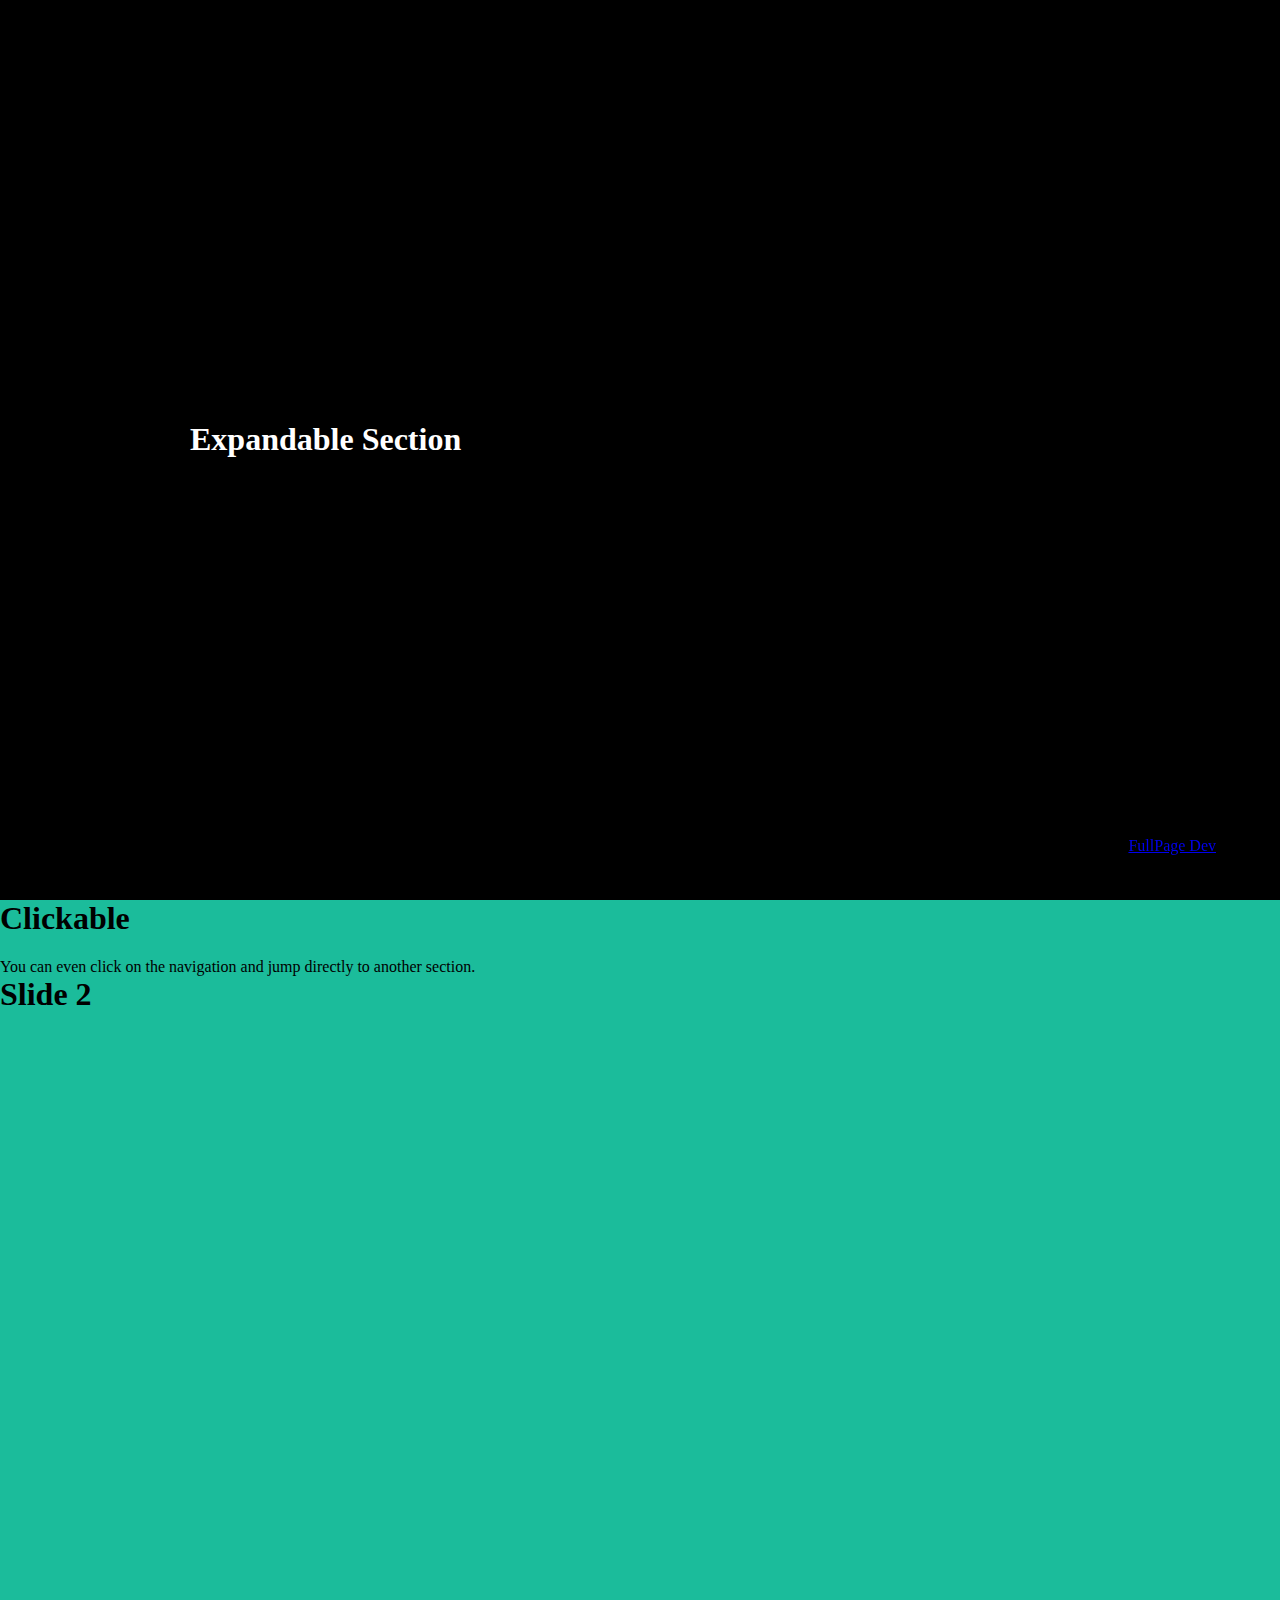
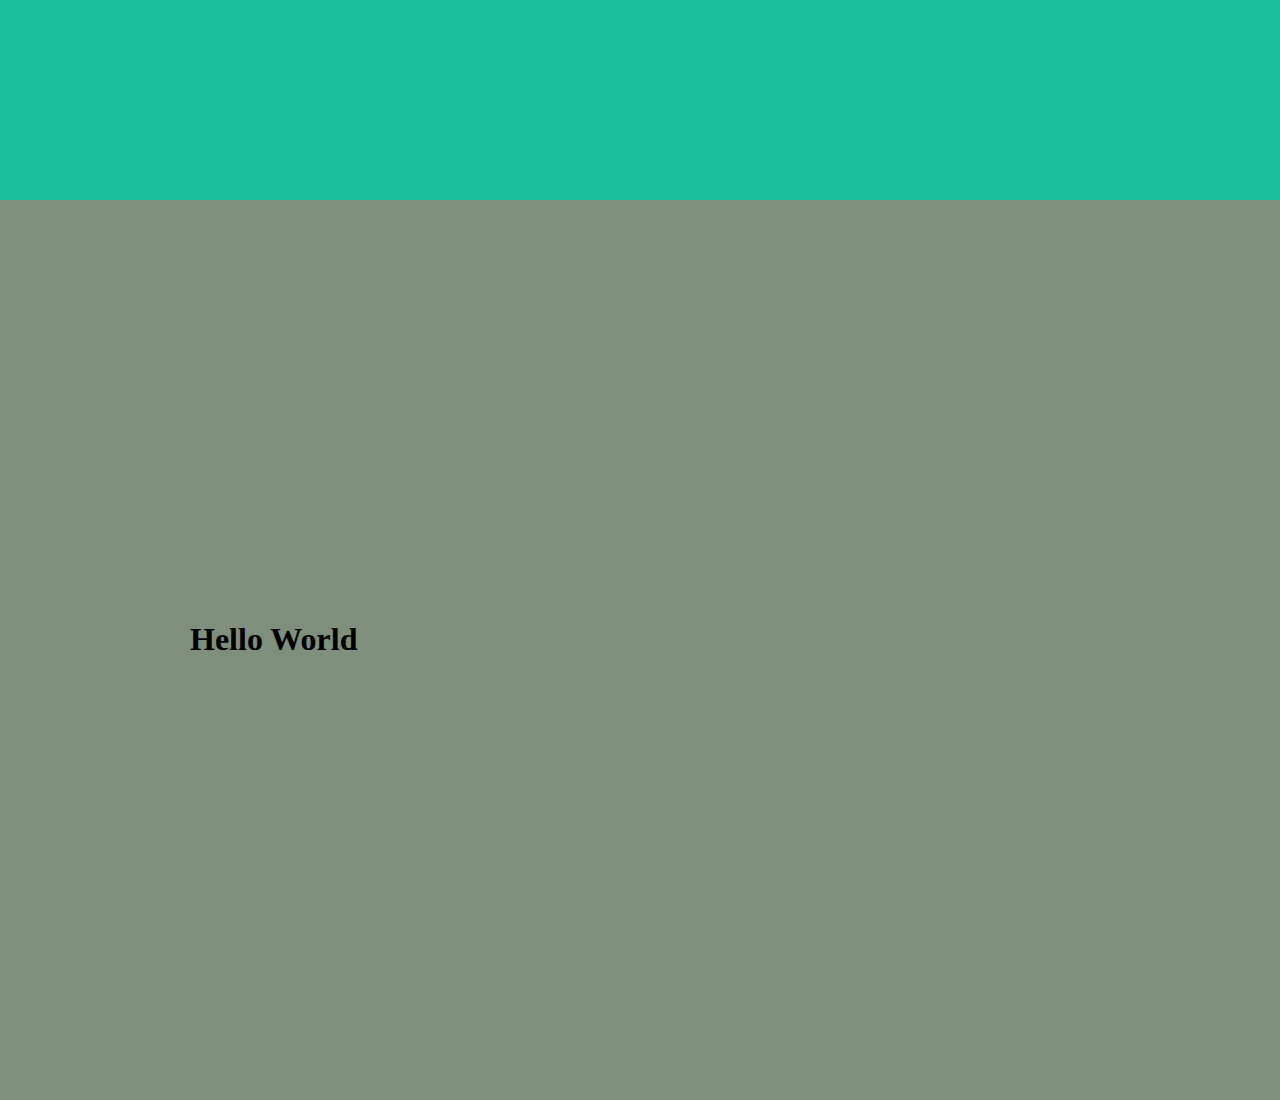
==== custom.html @ 3e8ea231 "Initial commit" ====
<html>
<head>
    <title></title>

    <link rel="stylesheet" href="css/custom.css">
    <script   src="https://code.jquery.com/jquery-2.2.4.min.js"   integrity="sha256-BbhdlvQf/xTY9gja0Dq3HiwQF8LaCRTXxZKRutelT44="   crossorigin="anonymous"></script>
</head>
<body>
    <a class="dev-link" href="./index.html">FullPage Dev</a>

    <main class="main-content" id="fullpage">
        <section class="js-container container container--1" data-anchor="vision">
            <div class="slide__wrapper js-slide__wrapper">
                <h1>Expandable Section</h1>
            </div><!-- /.slide__wrapper -->

            <span class="js-toggle-card-detail toggle-card-detail"></span>
        </section>

        <section class="js-container container container--2" data-anchor="mission">
                <div class="slide" id="slide1">
                    <div class="slide__wrapper js-slide__wrapper">
                        <div class="intro">
                            <h1>Clickable</h1>
                            <p>
                                You can even click on the navigation and jump directly to another section.
                            </p>
                        </div>
                    </div>
                </div>

                <div class="slide" id="slide2">
                    <div class="slide__wrapper js-slide__wrapper">
                        <h1>Slide 2</h1>
                    </div>
                </div>
        </section>

        <section class="js-container container container--3" data-anchor="welcome">
            <div class="slide__wrapper js-slide__wrapper">
                <h1>Hello World</h1>
            </div>
        </section>
    </main>

    <script src="js/custom.js"></script>
</body>
</html>
---- css/custom.css ----
* {
    box-sizing: border-box;
}

body {
    margin: 0;
    padding: 0;
}

.card-detail__wrapper {
    color: #fff;
}

.container {
    display: table;
    position: relative;
    table-layout: fixed;
    width: 100%;
}

.container--1 {
    background-color: #000;
    color: #fff;
}


.container--2 {
    background-color: #1BBC9B;
}

.container--3 {
    background-color: #7E8F7C;
}

.dev-link {
    /*color: white;*/
    bottom: 5vh;
    right: 5vw;
    position: fixed;
    z-index: 1;
}

.slide__align {
    display: table-cell;
    vertical-align: middle;
    width: 100%;
    height: 100%;
}

.slide__wrapper {
    max-width: 900px;
    margin: auto;
}
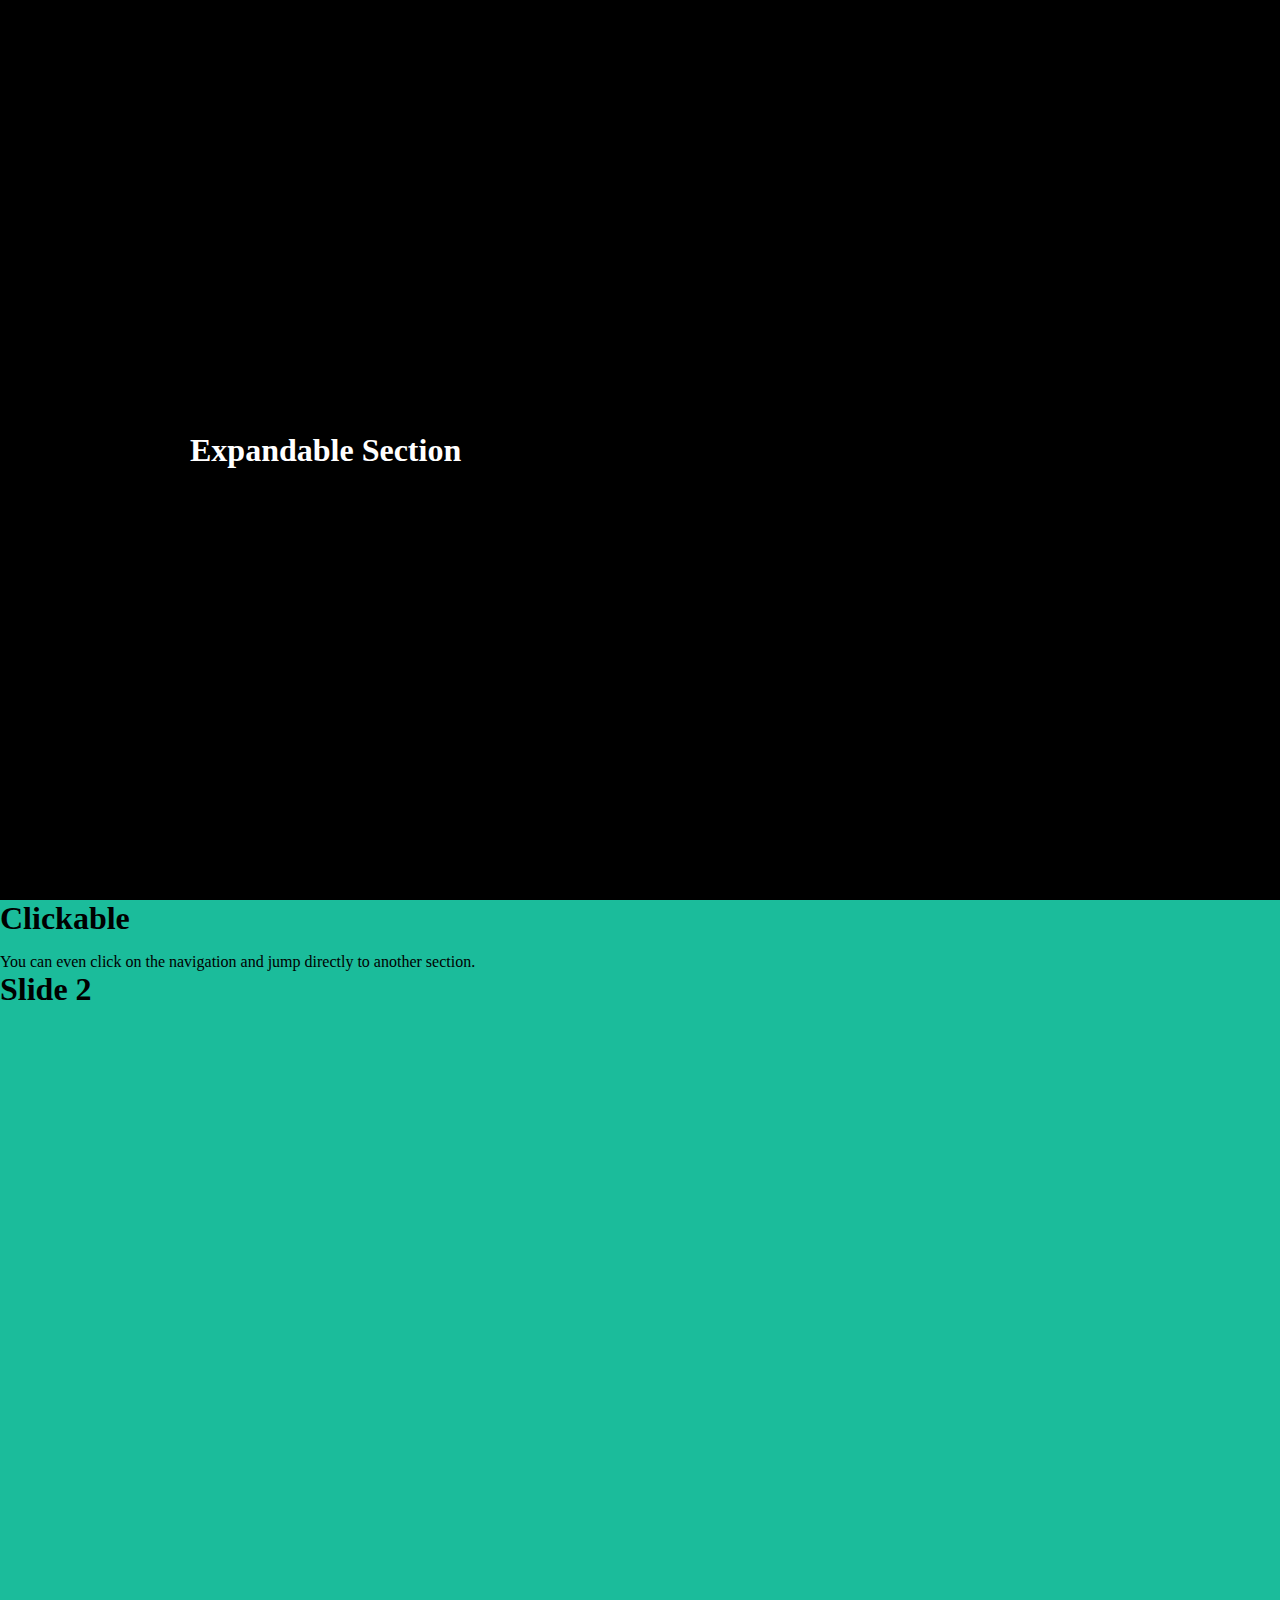
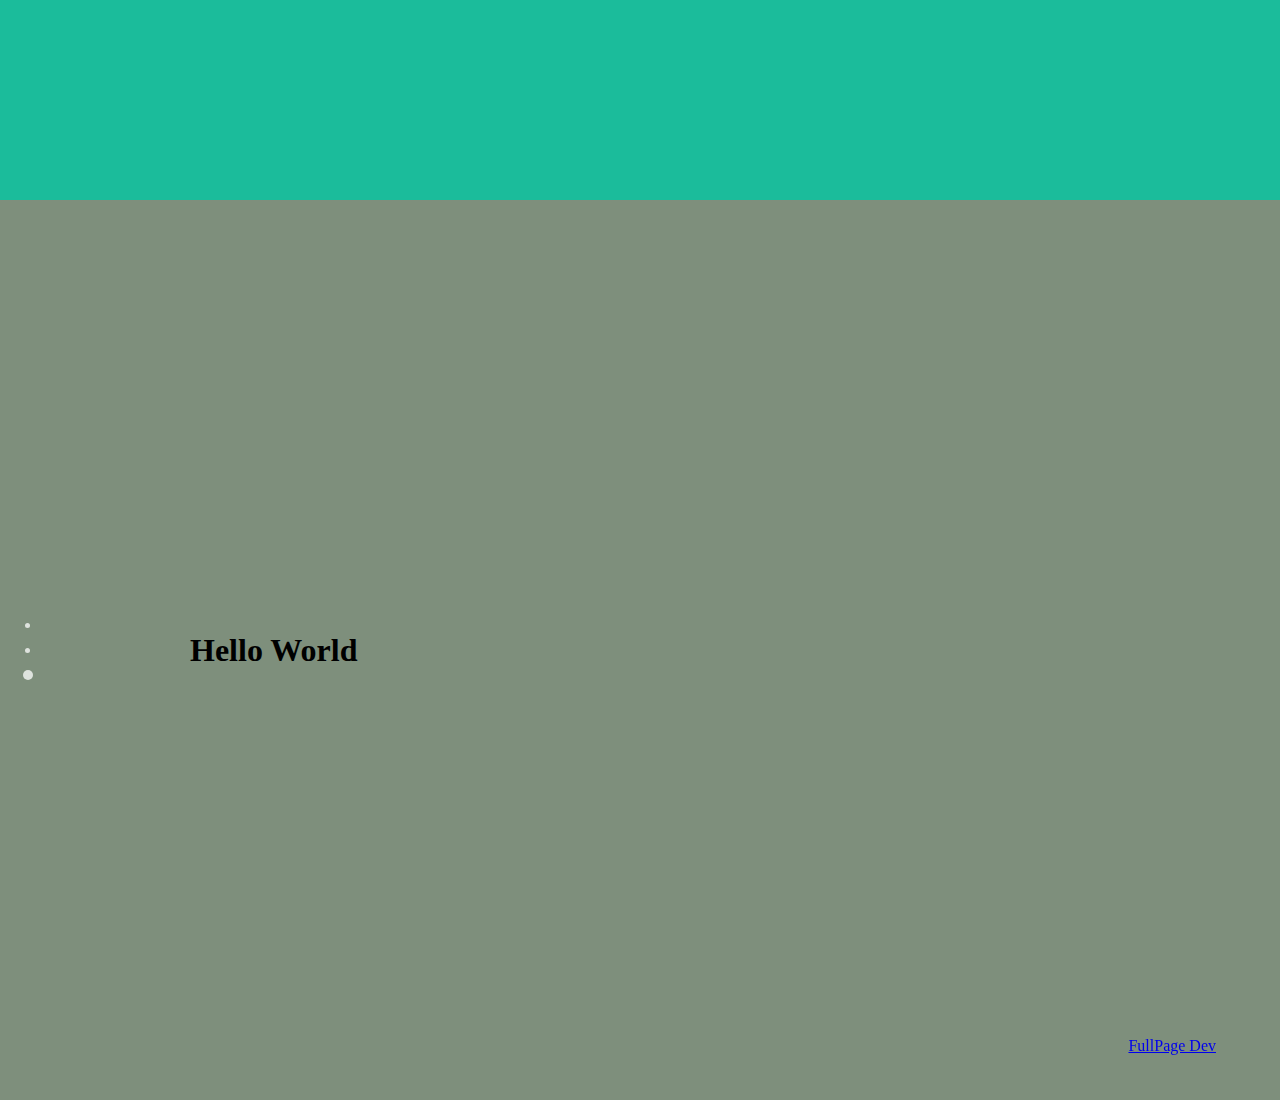
==== commit 3f9ddf52: "Finish vertical navigation functionality" ====
--- a/custom.html
+++ b/custom.html
@@ -8,7 +8,7 @@
 <body>
     <a class="dev-link" href="./index.html">FullPage Dev</a>
 
-    <main class="main-content" id="fullpage">
+    <main class="main-content">
         <section class="js-container container container--1" data-anchor="vision">
             <div class="slide__wrapper js-slide__wrapper">
                 <h1>Expandable Section</h1>
--- a/css/custom.css
+++ b/css/custom.css
@@ -5,6 +5,10 @@
 body {
     margin: 0;
     padding: 0;
+}
+
+h1 {
+    margin: 0;
 }
 
 .card-detail__wrapper {
@@ -51,3 +55,78 @@
     max-width: 900px;
     margin: auto;
 }
+
+.navigation {
+    left: 20px;
+    position: fixed;
+    top: 50%;
+    z-index: 1;
+}
+
+.navigation__items {
+    list-style: none;
+    padding: 0;
+}
+
+.navigation__anchor {
+    color: #fff;
+    height: 15px;
+    position: relative;
+    width: 15px;
+}
+
+.navigation__anchor + .navigation__anchor {
+    margin-top: 10px;
+}
+
+.anchor__link {
+    display: block;
+    position: relative;
+    z-index: 1;
+    width: 100%;
+    height: 100%;
+    cursor: pointer;
+    text-decoration: none;
+}
+
+.anchor__item {
+    background-color: #fff;
+    border-radius: 100%;
+    display: block;
+    height: 5px;
+    left: 0;
+    margin: -2.5px auto 0;
+    opacity: 0.75;
+    position: absolute;
+    right: 0;
+    top: 50%;
+    width: 5px;
+    z-index: 10;
+}
+
+.anchor__link:hover .anchor__item {
+    height: 7px;
+    opacity: 1;
+    width: 7px;
+}
+
+.navigation__anchor.active .anchor__item {
+    height: 10px;
+    margin: -5px auto 0;
+    width: 10px;
+}
+
+.tooltip {
+    opacity: 0;
+    position: absolute;
+    text-align: left;
+    top: -2px;
+}
+
+.anchor__link:hover + .tooltip {
+    opacity: 1;
+}
+
+.tooltip.tooltip--left {
+    left: 20px;
+}
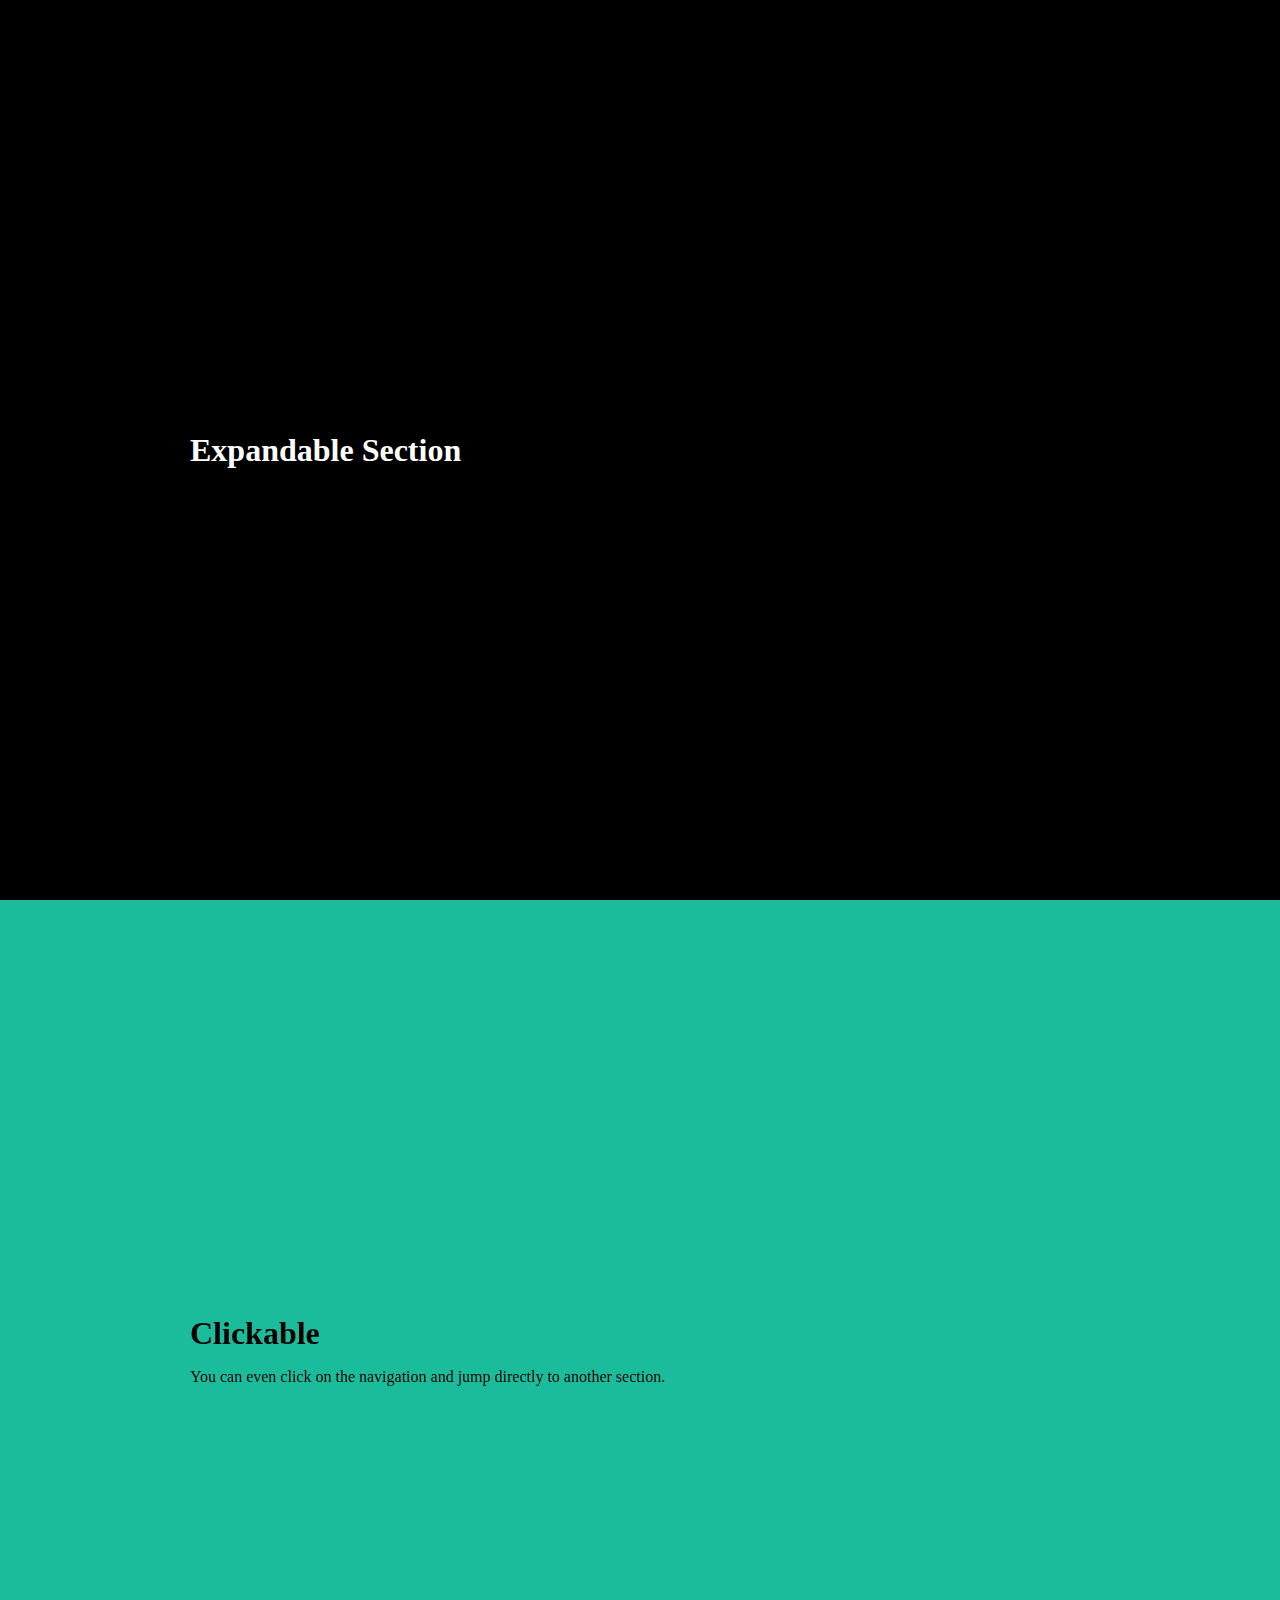
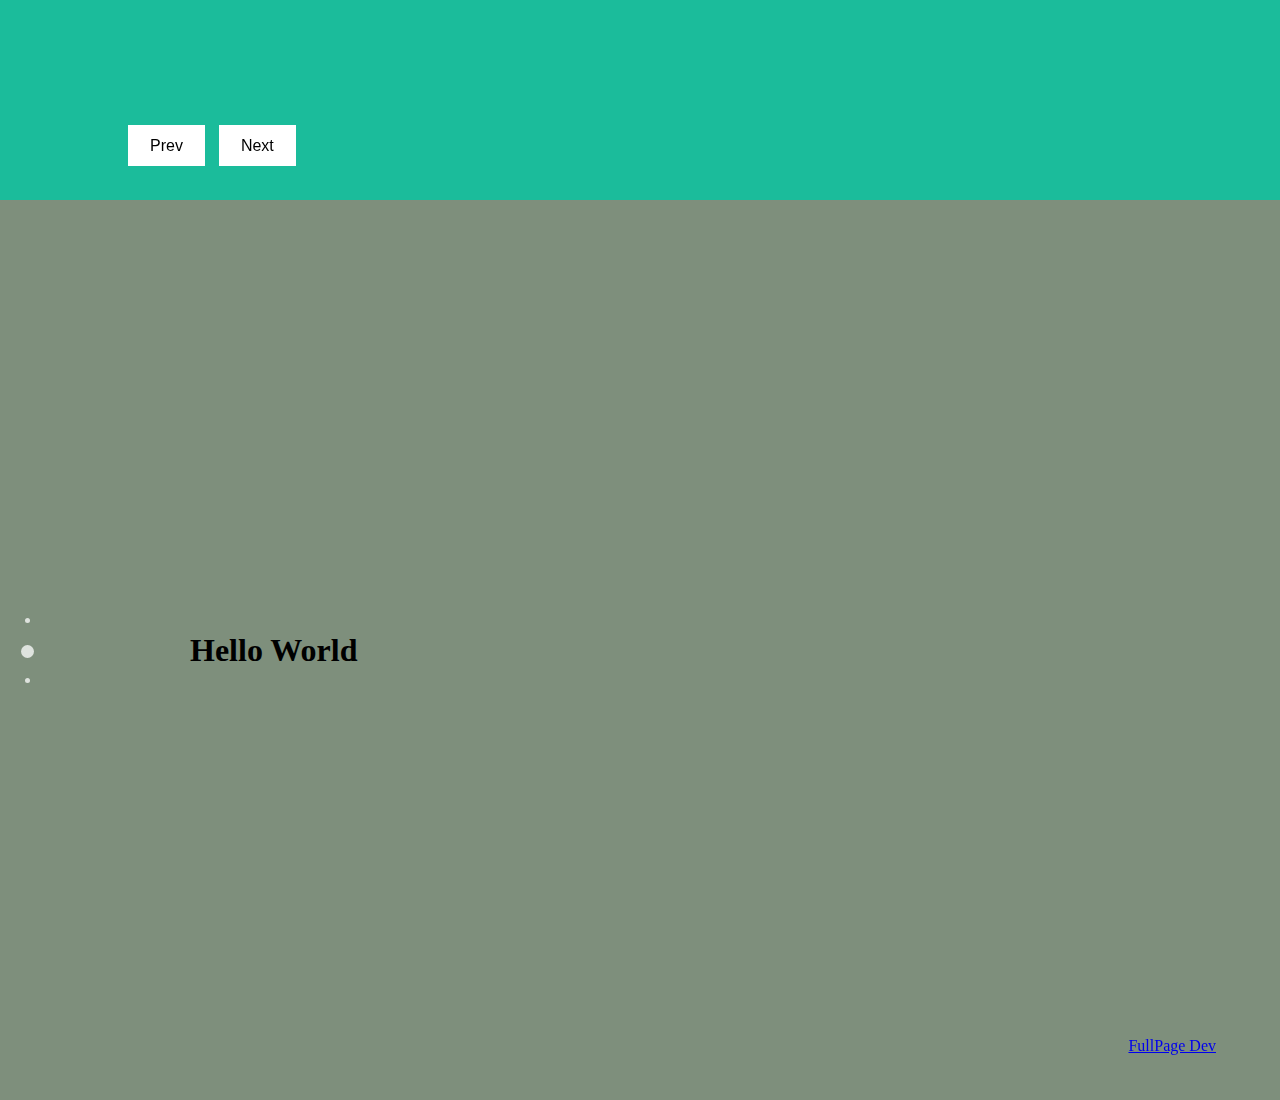
==== commit fca7f3c6: "Added functionality for horizontal scrolling" ====
--- a/custom.html
+++ b/custom.html
@@ -18,7 +18,7 @@
         </section>
 
         <section class="js-container container container--2" data-anchor="mission">
-                <div class="slide" id="slide1">
+                <div class="js-slide slide" id="slide1">
                     <div class="slide__wrapper js-slide__wrapper">
                         <div class="intro">
                             <h1>Clickable</h1>
@@ -29,9 +29,15 @@
                     </div>
                 </div>
 
-                <div class="slide" id="slide2">
+                <div class="js-slide slide" id="slide2">
                     <div class="slide__wrapper js-slide__wrapper">
                         <h1>Slide 2</h1>
+                    </div>
+                </div>
+
+                <div class="js-slide slide" id="slide3">
+                    <div class="slide__wrapper js-slide__wrapper">
+                        <h1>Slide 3</h1>
                     </div>
                 </div>
         </section>
--- a/css/custom.css
+++ b/css/custom.css
@@ -56,6 +56,27 @@
     margin: auto;
 }
 
+.slidesWrapper {
+    position: relative;
+    float: left;
+    transition: all 700ms ease;
+}
+
+.horizontal-slides {
+    height: 100%;
+    overflow: hidden;
+    position: relative;
+    transition: all 0.3s ease-out;
+    z-index: 1;
+}
+
+.sn-slides {
+    display: table;
+    float: left;
+    height: 100%;
+    table-layout: fixed;
+}
+
 .navigation {
     left: 20px;
     position: fixed;
@@ -76,7 +97,7 @@
 }
 
 .navigation__anchor + .navigation__anchor {
-    margin-top: 10px;
+    margin-top: 15px;
 }
 
 .anchor__link {
@@ -100,31 +121,66 @@
     position: absolute;
     right: 0;
     top: 50%;
+    transition: all .2s ease-out;
     width: 5px;
     z-index: 10;
 }
 
 .anchor__link:hover .anchor__item {
-    height: 7px;
+    height: 10px;
     opacity: 1;
-    width: 7px;
+    width: 10px;
 }
 
 .navigation__anchor.active .anchor__item {
-    height: 10px;
+    height: 13px;
     margin: -5px auto 0;
-    width: 10px;
+    width: 13px;
 }
 
 .tooltip {
+    cursor: pointer;
+    font-family: 'Helvetica', sans-serif;
     opacity: 0;
     position: absolute;
     text-align: left;
-    top: -2px;
+    text-transform: capitalize;
+    top: 0px;
+    transition: all .2s ease-out;
+    width: 0;
+}
+
+.horz-nav__btn {
+    background-color: #fff;
+    border: 2px solid transparent;
+    color: #000;
+    font-family: 'Helvetica', sans-serif;
+    padding: 10px 20px;
+    text-decoration: none;
+    transition: all .3s ease-out;
+}
+
+.horz-nav__btn + .horz-nav__btn {
+    margin-left: 10px;
+}
+
+.horz-nav__btn:hover {
+    background-color: transparent;
+    border: 2px solid #fff;
+    color: #fff;
+}
+
+.horizontal-nav {
+    bottom: 5vh;
+    display: inline-block;
+    left: 10vw;
+    position: absolute;
+    z-index: 10;
 }
 
 .anchor__link:hover + .tooltip {
     opacity: 1;
+    width: auto;
 }
 
 .tooltip.tooltip--left {
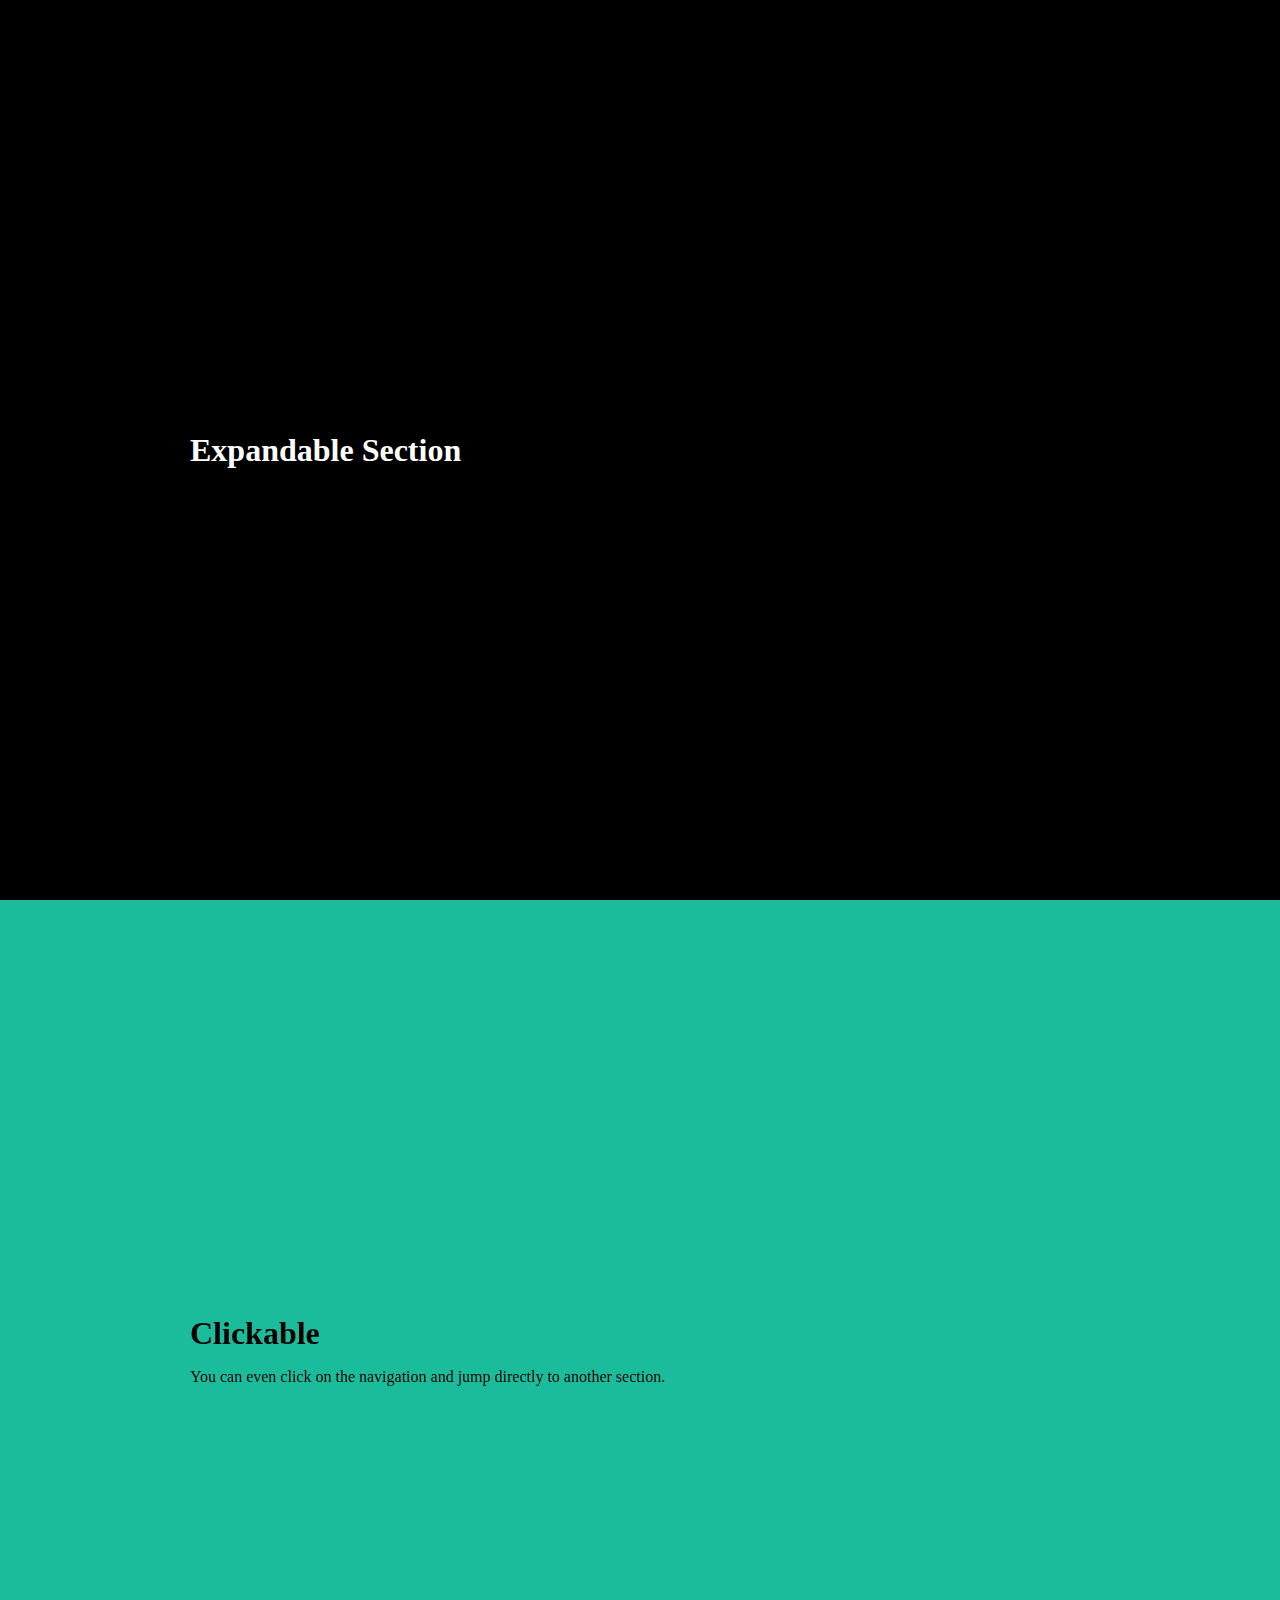
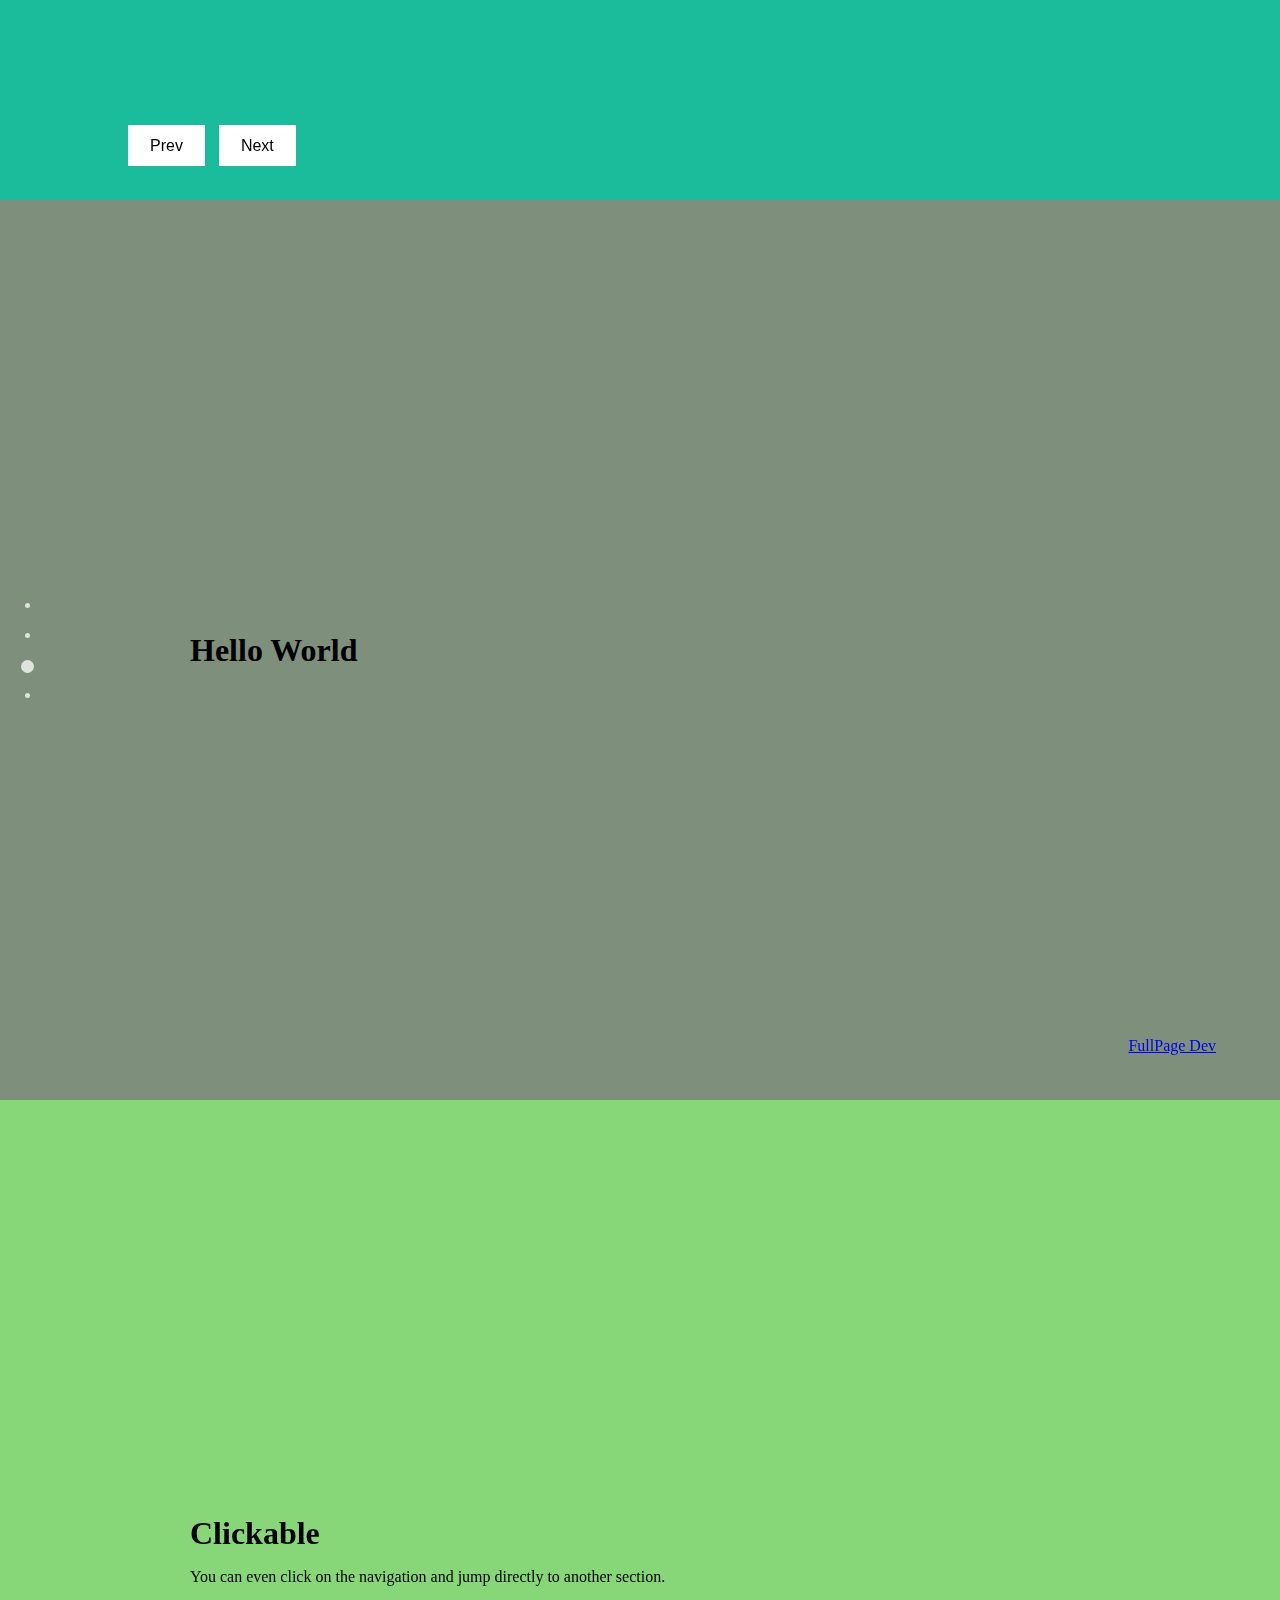
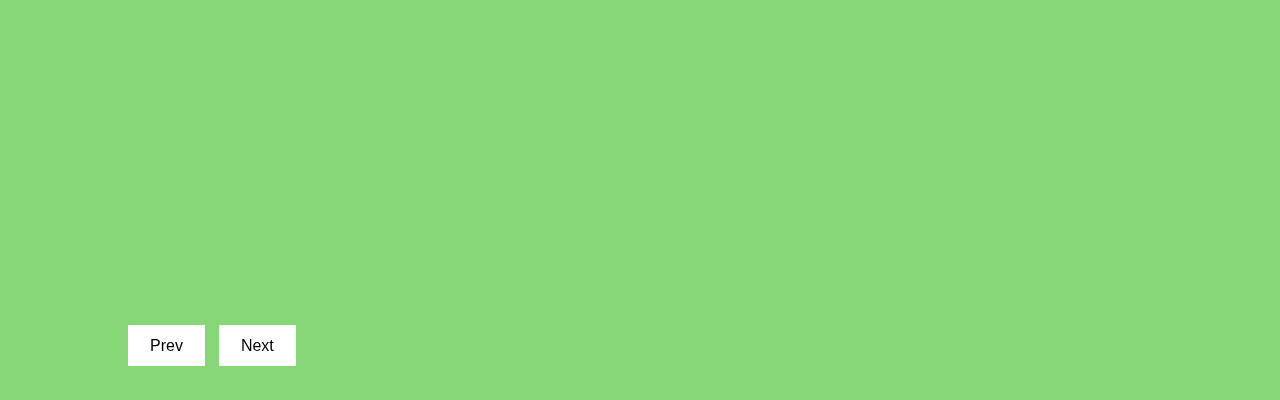
==== commit 28683af6: "Fix vertical active slide activation" ====
--- a/custom.html
+++ b/custom.html
@@ -3,7 +3,7 @@
     <title></title>
 
     <link rel="stylesheet" href="css/custom.css">
-    <script   src="https://code.jquery.com/jquery-2.2.4.min.js"   integrity="sha256-BbhdlvQf/xTY9gja0Dq3HiwQF8LaCRTXxZKRutelT44="   crossorigin="anonymous"></script>
+    <script   src="js/jquery.js"></script>
 </head>
 <body>
     <a class="dev-link" href="./index.html">FullPage Dev</a>
@@ -47,6 +47,28 @@
                 <h1>Hello World</h1>
             </div>
         </section>
+
+        <section class="js-container container container--4" data-anchor="testing">
+                <div class="js-slide slide" id="slide1">
+                    <div class="slide__wrapper js-slide__wrapper">
+                        <div class="intro">
+                            <h1>Clickable</h1>
+                            <p>
+                                You can even click on the navigation and jump directly to another section.
+                            </p>
+                        </div>
+                    </div>
+                </div>
+
+                <div class="js-slide slide" id="slide2">
+                    <div class="slide__wrapper js-slide__wrapper">
+                        <h1>Slide 2</h1>
+                        <p>
+                            You can even click on the navigation and jump directly to another section.
+                        </p>
+                    </div>
+                </div>
+        </section>
     </main>
 
     <script src="js/custom.js"></script>
--- a/css/custom.css
+++ b/css/custom.css
@@ -34,6 +34,10 @@
 
 .container--3 {
     background-color: #7E8F7C;
+}
+
+.container--4 {
+    background-color: #87d678;
 }
 
 .dev-link {
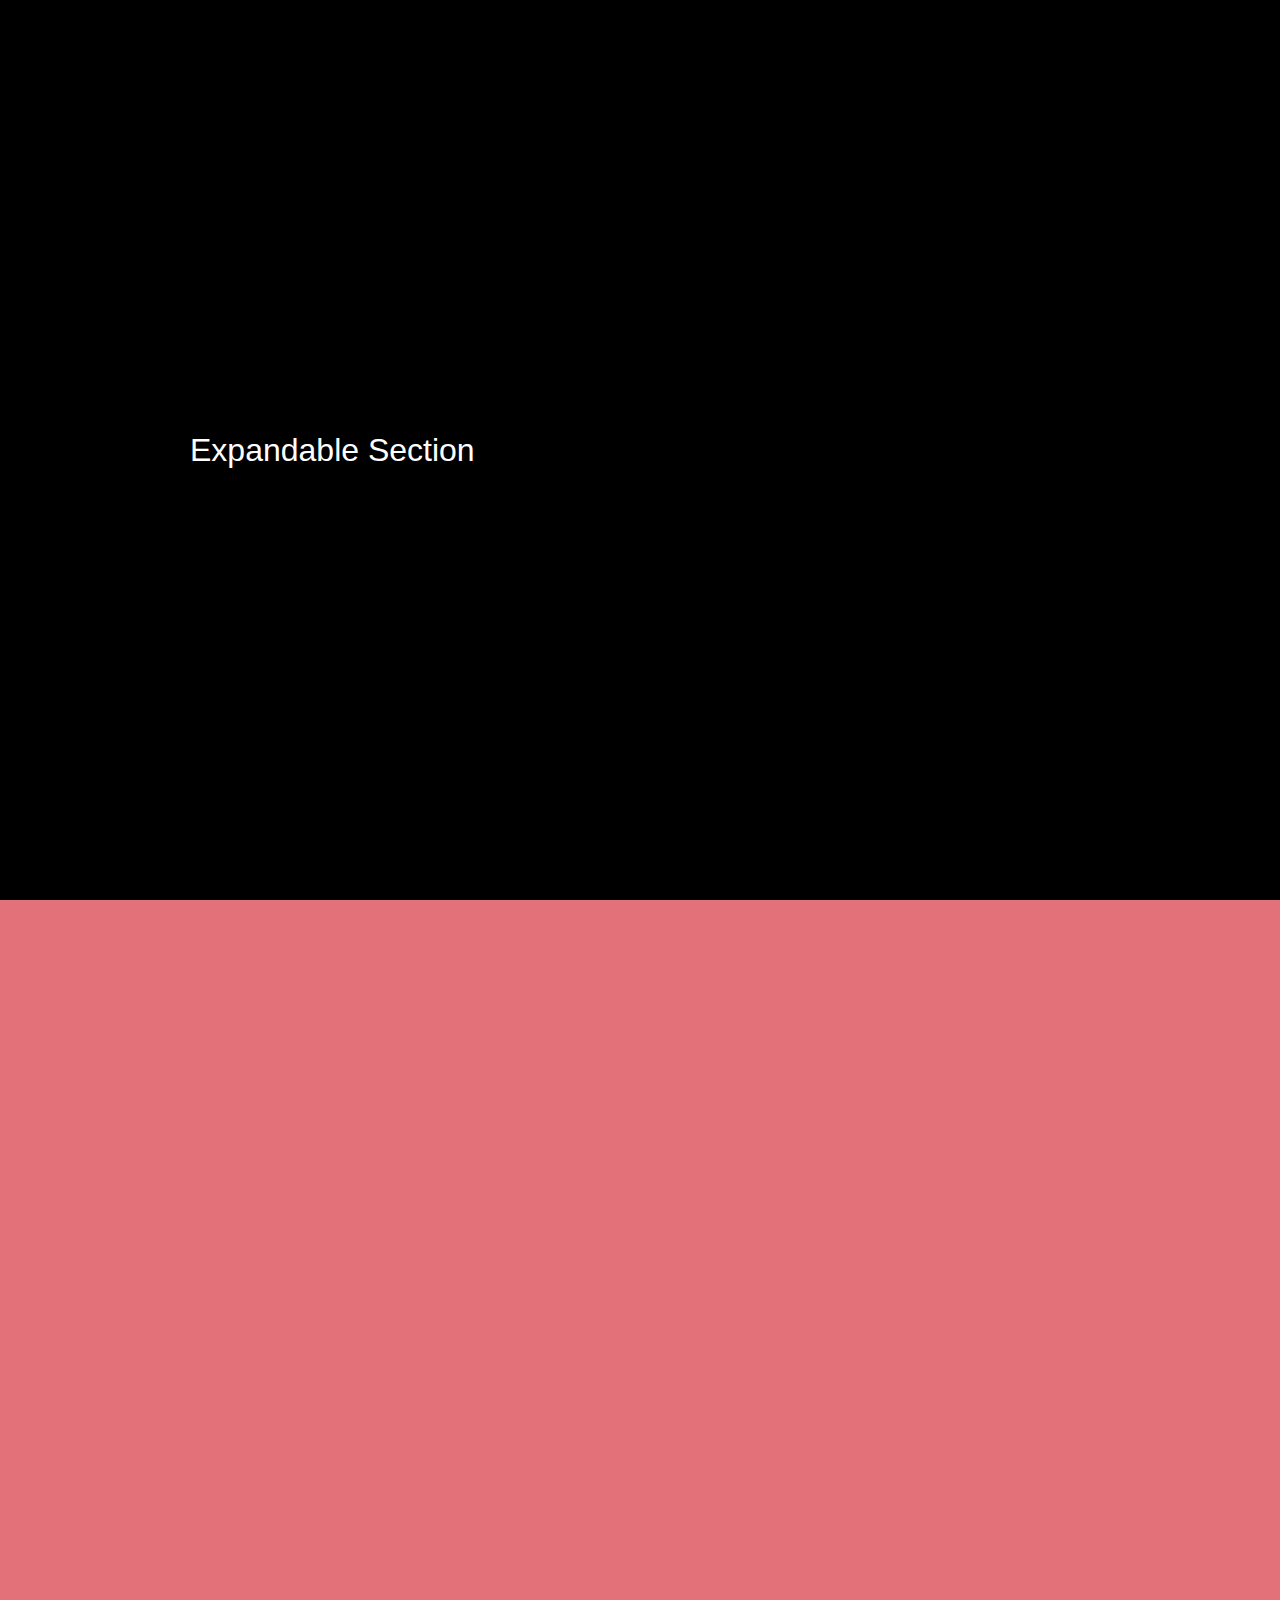
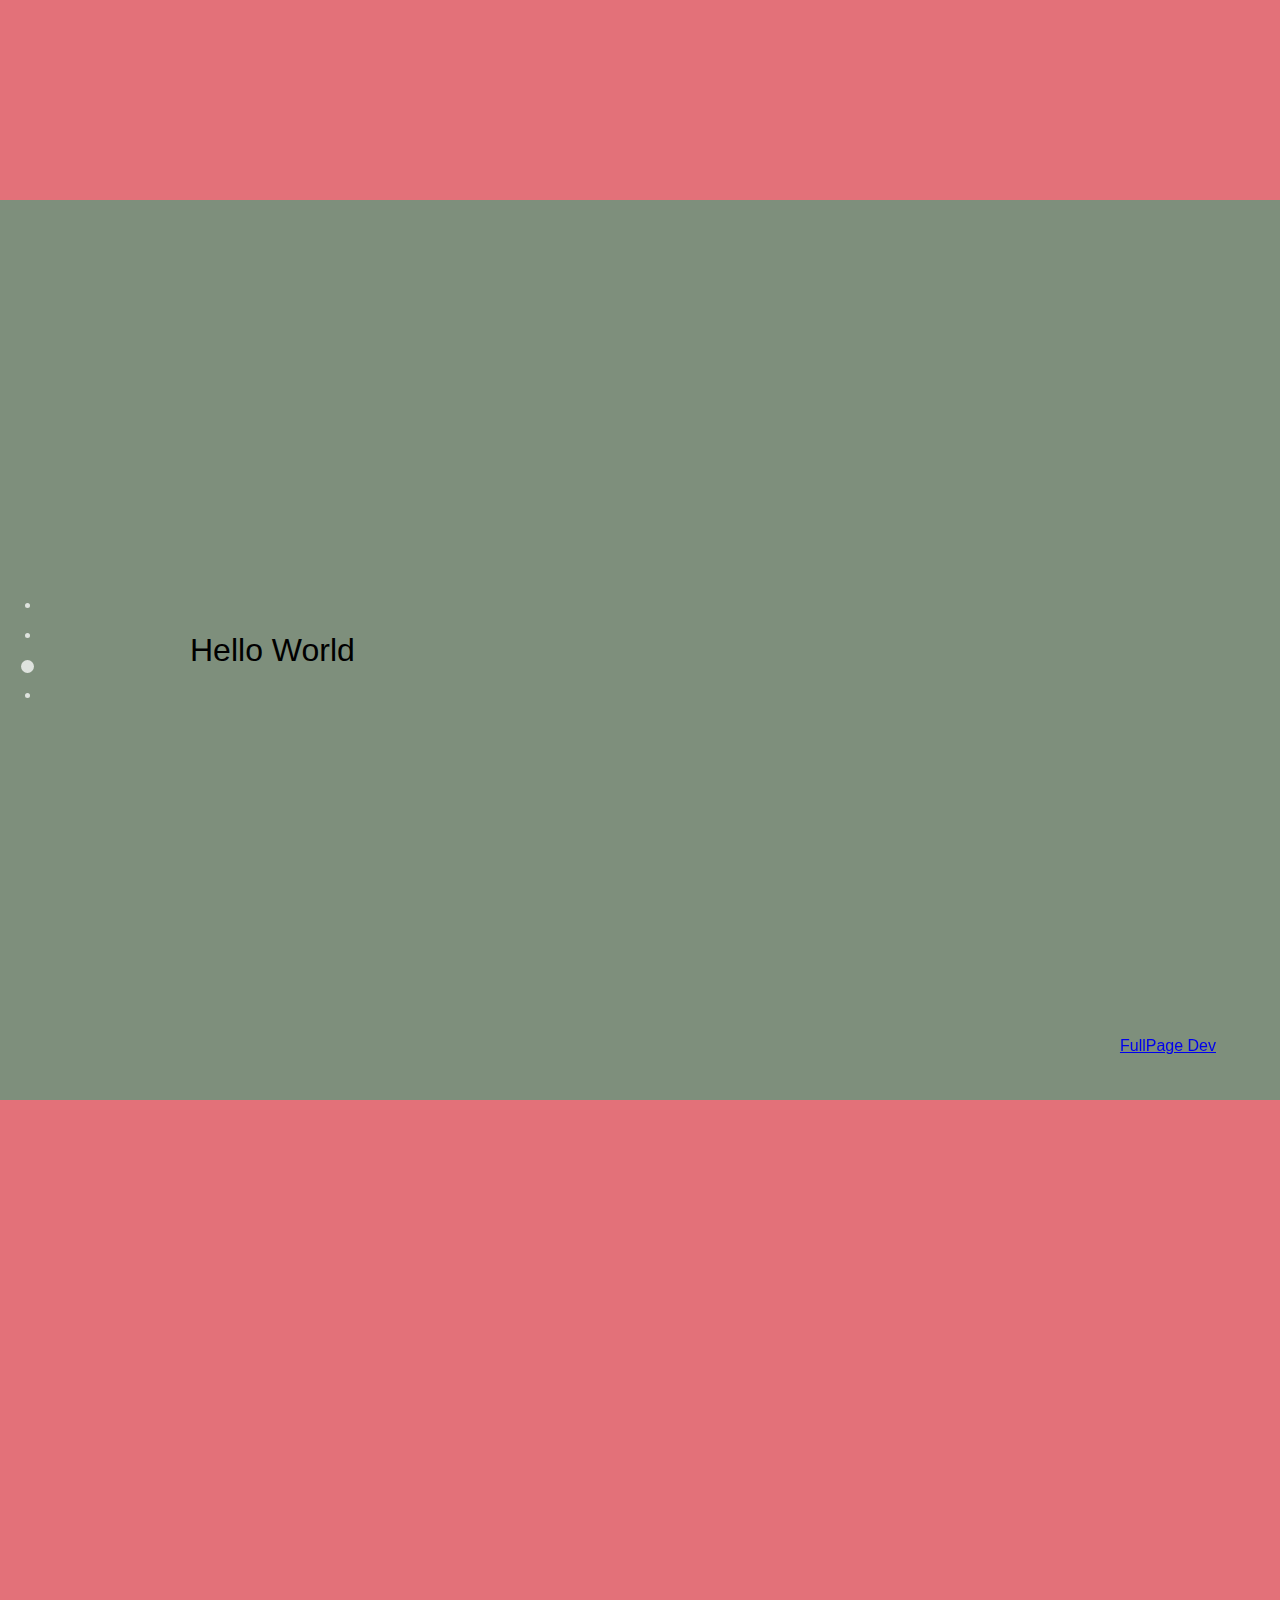
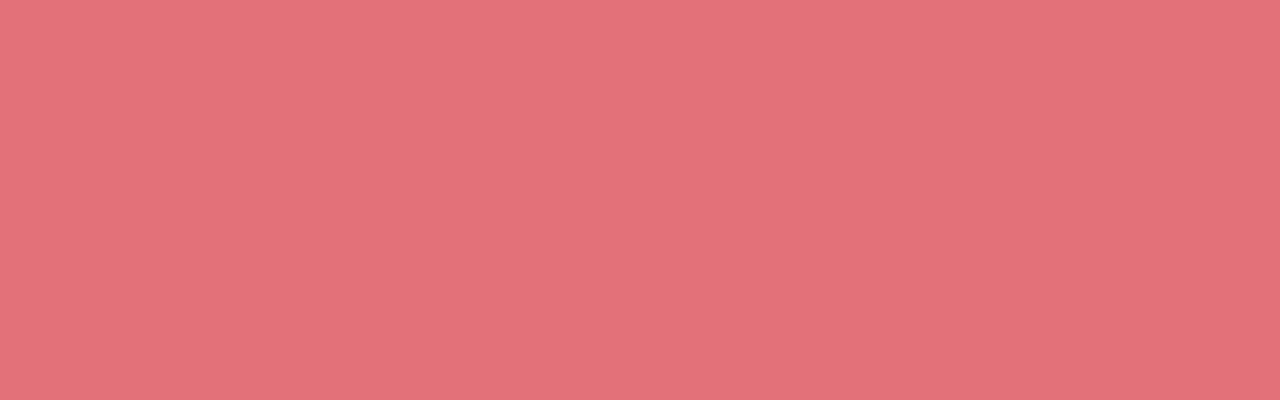
==== commit 9eaa8ef0: "Add veil slide for transitions" ====
--- a/custom.html
+++ b/custom.html
@@ -18,7 +18,7 @@
         </section>
 
         <section class="js-container container container--2" data-anchor="mission">
-                <div class="js-slide slide" id="slide1">
+                <div class="js-slide slide">
                     <div class="slide__wrapper js-slide__wrapper">
                         <div class="intro">
                             <h1>Clickable</h1>
@@ -29,13 +29,13 @@
                     </div>
                 </div>
 
-                <div class="js-slide slide" id="slide2">
+                <div class="js-slide slide">
                     <div class="slide__wrapper js-slide__wrapper">
                         <h1>Slide 2</h1>
                     </div>
                 </div>
 
-                <div class="js-slide slide" id="slide3">
+                <div class="js-slide slide">
                     <div class="slide__wrapper js-slide__wrapper">
                         <h1>Slide 3</h1>
                     </div>
@@ -49,10 +49,10 @@
         </section>
 
         <section class="js-container container container--4" data-anchor="testing">
-                <div class="js-slide slide" id="slide1">
+                <div class="js-slide slide">
                     <div class="slide__wrapper js-slide__wrapper">
                         <div class="intro">
-                            <h1>Clickable</h1>
+                            <h1>Clickable - Horizontal Ex. 2</h1>
                             <p>
                                 You can even click on the navigation and jump directly to another section.
                             </p>
@@ -60,7 +60,7 @@
                     </div>
                 </div>
 
-                <div class="js-slide slide" id="slide2">
+                <div class="js-slide slide">
                     <div class="slide__wrapper js-slide__wrapper">
                         <h1>Slide 2</h1>
                         <p>
--- a/css/custom.css
+++ b/css/custom.css
@@ -1,10 +1,13 @@
 * {
     box-sizing: border-box;
+    font-family: sans-serif;
+    font-weight: normal;
 }
 
 body {
     margin: 0;
     padding: 0;
+    position: relative;
 }
 
 h1 {
@@ -190,3 +193,32 @@
 .tooltip.tooltip--left {
     left: 20px;
 }
+
+body.veil-up .slide-veil--up {
+    opacity: 1;
+    transform: translateY(100vh);
+}
+
+body.veil-down .slide-veil--down {
+    opacity: 1;
+    transform: translateY(-100vh);
+}
+
+.slide-veil {
+    background-color: #E37179;
+    height: 100vh;
+    left: 0;
+    /*opacity: 0;*/
+    position: fixed;
+    transition: all 0.3s ease-out;
+    width: 100vw;
+    z-index: 100;
+}
+
+.slide-veil--up {
+    top: -100vh;
+}
+
+.slide-veil--down {
+    top: 100vh;
+}
